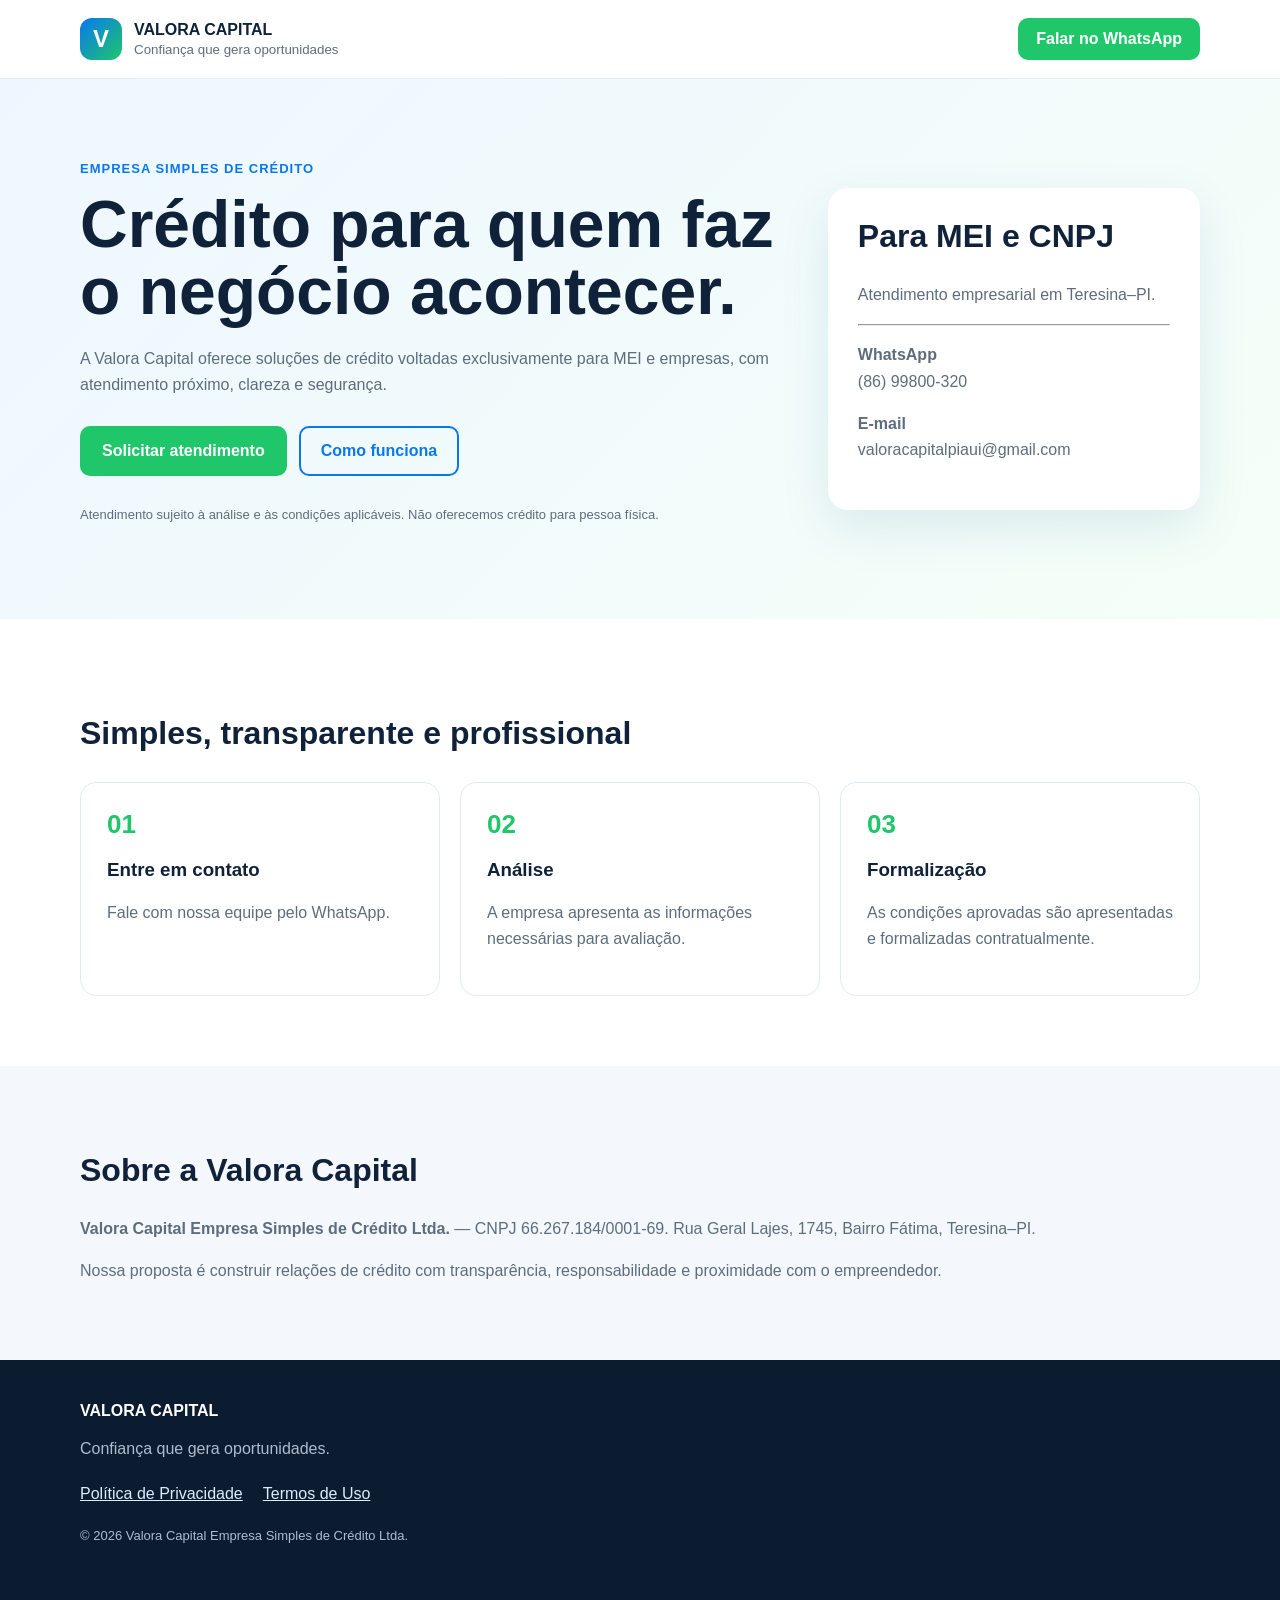
==== index.html @ 8d07b439 "Add files via upload" ====
<!doctype html><html lang='pt-BR'><head><meta charset='utf-8'><meta name='viewport' content='width=device-width,initial-scale=1'><title>Valora Capital | Crédito para MEI e Empresas</title><meta name='description' content='Valora Capital Empresa Simples de Crédito. Soluções de crédito para MEI e empresas em Teresina-PI.'><link rel='stylesheet' href='style.css'></head><body><header><div class='wrap nav'><div class='brand'><span class='mark'>V</span><div><strong>VALORA CAPITAL</strong><small>Confiança que gera oportunidades</small></div></div><a class='btn' href='https://wa.me/558699800320' target='_blank' rel='noopener'>Falar no WhatsApp</a></div></header><main><section class='hero'><div class='wrap hero-grid'><div><span class='tag'>EMPRESA SIMPLES DE CRÉDITO</span><h1>Crédito para quem faz o negócio acontecer.</h1><p>A Valora Capital oferece soluções de crédito voltadas exclusivamente para MEI e empresas, com atendimento próximo, clareza e segurança.</p><div class='actions'><a class='btn big' href='https://wa.me/558699800320?text=Olá%2C%20quero%20saber%20mais%20sobre%20as%20soluções%20da%20Valora%20Capital.' target='_blank' rel='noopener'>Solicitar atendimento</a><a class='outline' href='#como'>Como funciona</a></div><p class='note'>Atendimento sujeito à análise e às condições aplicáveis. Não oferecemos crédito para pessoa física.</p></div><div class='card'><h2>Para MEI e CNPJ</h2><p>Atendimento empresarial em Teresina–PI.</p><hr><p><b>WhatsApp</b><br>(86) 99800-320</p><p><b>E-mail</b><br>valoracapitalpiaui@gmail.com</p></div></div></section><section id='como' class='section'><div class='wrap'><h2>Simples, transparente e profissional</h2><div class='cards'><article><b>01</b><h3>Entre em contato</h3><p>Fale com nossa equipe pelo WhatsApp.</p></article><article><b>02</b><h3>Análise</h3><p>A empresa apresenta as informações necessárias para avaliação.</p></article><article><b>03</b><h3>Formalização</h3><p>As condições aprovadas são apresentadas e formalizadas contratualmente.</p></article></div></div></section><section class='about'><div class='wrap'><h2>Sobre a Valora Capital</h2><p><strong>Valora Capital Empresa Simples de Crédito Ltda.</strong> — CNPJ 66.267.184/0001-69. Rua Geral Lajes, 1745, Bairro Fátima, Teresina–PI.</p><p>Nossa proposta é construir relações de crédito com transparência, responsabilidade e proximidade com o empreendedor.</p></div></section></main><footer><div class='wrap'><div><strong>VALORA CAPITAL</strong><p>Confiança que gera oportunidades.</p></div><nav><a href='privacidade.html'>Política de Privacidade</a><a href='termos.html'>Termos de Uso</a></nav><p class='copy'>© 2026 Valora Capital Empresa Simples de Crédito Ltda.</p></div></footer></body></html>
---- style.css ----
:root{--blue:#0878ef;--green:#20c66a;--dark:#10223a;--muted:#5e6d7d;--bg:#f4f8fc}*{box-sizing:border-box}body{margin:0;font-family:Arial,Helvetica,sans-serif;color:var(--dark);background:white}.wrap{width:min(1120px,90%);margin:auto}header{border-bottom:1px solid #e7edf3;background:#fff}.nav{display:flex;align-items:center;justify-content:space-between;padding:18px 0}.brand{display:flex;align-items:center;gap:12px}.brand small{display:block;color:var(--muted);margin-top:3px}.mark{display:grid;place-items:center;width:42px;height:42px;border-radius:12px;background:linear-gradient(135deg,var(--blue),var(--green));color:white;font-size:24px;font-weight:800}.btn{display:inline-block;background:var(--green);color:white;text-decoration:none;padding:12px 18px;border-radius:10px;font-weight:700}.hero{background:linear-gradient(135deg,#eef7ff,#f4fff8);padding:80px 0}.hero-grid{display:grid;grid-template-columns:1.5fr .8fr;gap:50px;align-items:center}.tag{font-size:13px;font-weight:800;color:var(--blue);letter-spacing:1px}h1{font-size:clamp(40px,6vw,66px);line-height:1.02;margin:14px 0 20px}h2{font-size:32px}p{line-height:1.65;color:var(--muted)}.actions{display:flex;gap:12px;align-items:center;margin:28px 0}.big{padding:16px 22px}.outline{padding:14px 20px;border:2px solid var(--blue);border-radius:10px;color:var(--blue);text-decoration:none;font-weight:700}.note{font-size:13px}.card{background:white;padding:30px;border-radius:20px;box-shadow:0 18px 50px #0c40751a}.card h2{margin-top:0}.section{padding:70px 0}.cards{display:grid;grid-template-columns:repeat(3,1fr);gap:20px;margin-top:30px}.cards article{padding:26px;border:1px solid #e2eaf2;border-radius:16px}.cards article>b{color:var(--green);font-size:26px}.about{padding:60px 0;background:var(--bg)}footer{background:#0c1c30;color:white;padding:42px 0}footer p{color:#aebccd}footer nav{display:flex;gap:20px;flex-wrap:wrap;margin:22px 0}footer a{color:#dcecff}.copy{font-size:13px}@media(max-width:760px){.nav{gap:15px}.nav .btn{font-size:13px;padding:10px}.brand small{display:none}.hero{padding:55px 0}.hero-grid,.cards{grid-template-columns:1fr}.actions{align-items:stretch;flex-direction:column}.actions a{text-align:center}h2{font-size:27px}}
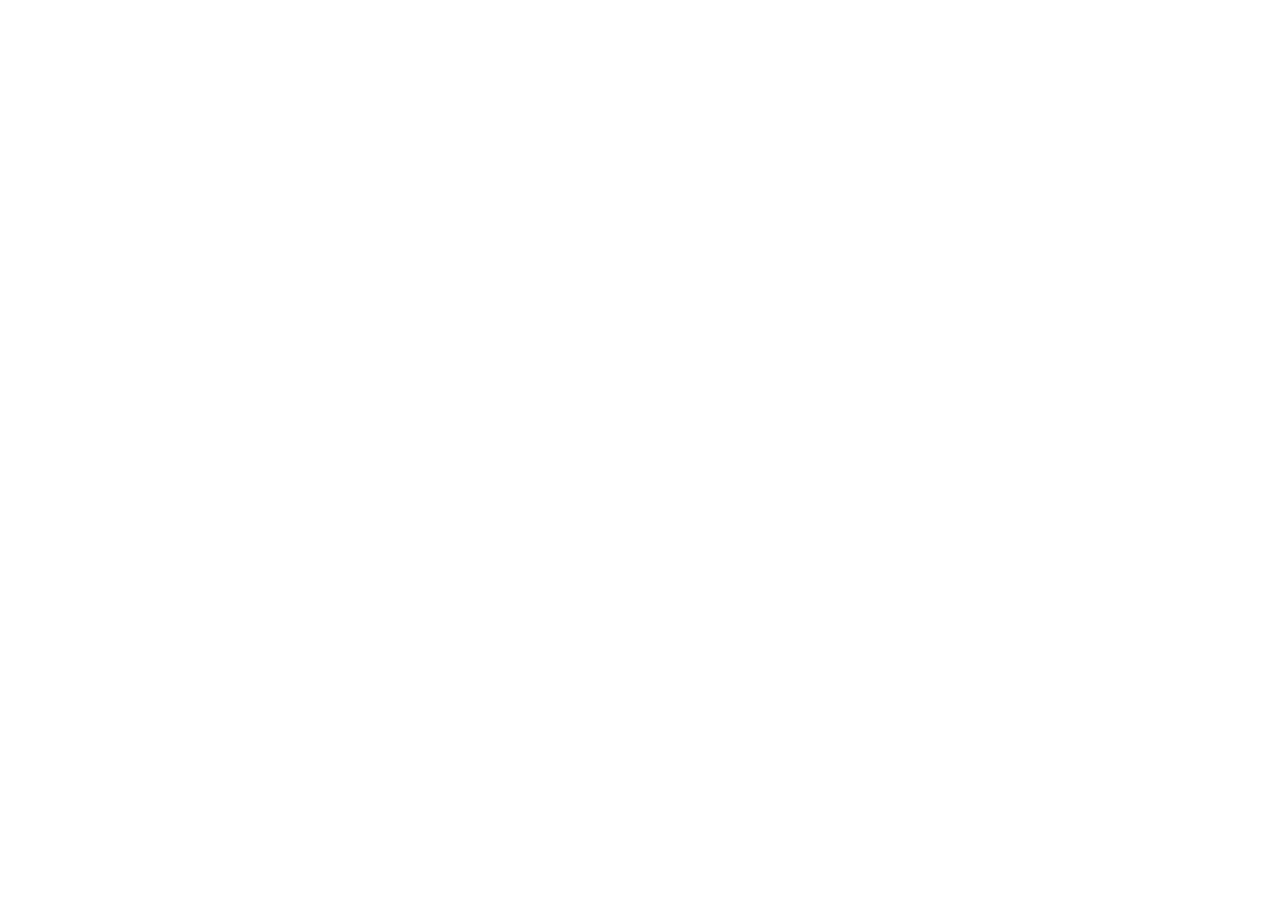
==== commit d9eed695: "Refactor index.html for improved SEO and structure Updated the HTML structure and meta tags for bett" ====
--- a/index.html
+++ b/index.html
@@ -1 +1,22 @@
-<!doctype html><html lang='pt-BR'><head><meta charset='utf-8'><meta name='viewport' content='width=device-width,initial-scale=1'><title>Valora Capital | Crédito para MEI e Empresas</title><meta name='description' content='Valora Capital Empresa Simples de Crédito. Soluções de crédito para MEI e empresas em Teresina-PI.'><link rel='stylesheet' href='style.css'></head><body><header><div class='wrap nav'><div class='brand'><span class='mark'>V</span><div><strong>VALORA CAPITAL</strong><small>Confiança que gera oportunidades</small></div></div><a class='btn' href='https://wa.me/558699800320' target='_blank' rel='noopener'>Falar no WhatsApp</a></div></header><main><section class='hero'><div class='wrap hero-grid'><div><span class='tag'>EMPRESA SIMPLES DE CRÉDITO</span><h1>Crédito para quem faz o negócio acontecer.</h1><p>A Valora Capital oferece soluções de crédito voltadas exclusivamente para MEI e empresas, com atendimento próximo, clareza e segurança.</p><div class='actions'><a class='btn big' href='https://wa.me/558699800320?text=Olá%2C%20quero%20saber%20mais%20sobre%20as%20soluções%20da%20Valora%20Capital.' target='_blank' rel='noopener'>Solicitar atendimento</a><a class='outline' href='#como'>Como funciona</a></div><p class='note'>Atendimento sujeito à análise e às condições aplicáveis. Não oferecemos crédito para pessoa física.</p></div><div class='card'><h2>Para MEI e CNPJ</h2><p>Atendimento empresarial em Teresina–PI.</p><hr><p><b>WhatsApp</b><br>(86) 99800-320</p><p><b>E-mail</b><br>valoracapitalpiaui@gmail.com</p></div></div></section><section id='como' class='section'><div class='wrap'><h2>Simples, transparente e profissional</h2><div class='cards'><article><b>01</b><h3>Entre em contato</h3><p>Fale com nossa equipe pelo WhatsApp.</p></article><article><b>02</b><h3>Análise</h3><p>A empresa apresenta as informações necessárias para avaliação.</p></article><article><b>03</b><h3>Formalização</h3><p>As condições aprovadas são apresentadas e formalizadas contratualmente.</p></article></div></div></section><section class='about'><div class='wrap'><h2>Sobre a Valora Capital</h2><p><strong>Valora Capital Empresa Simples de Crédito Ltda.</strong> — CNPJ 66.267.184/0001-69. Rua Geral Lajes, 1745, Bairro Fátima, Teresina–PI.</p><p>Nossa proposta é construir relações de crédito com transparência, responsabilidade e proximidade com o empreendedor.</p></div></section></main><footer><div class='wrap'><div><strong>VALORA CAPITAL</strong><p>Confiança que gera oportunidades.</p></div><nav><a href='privacidade.html'>Política de Privacidade</a><a href='termos.html'>Termos de Uso</a></nav><p class='copy'>© 2026 Valora Capital Empresa Simples de Crédito Ltda.</p></div></footer></body></html>
+
+<!DOCTYPE html
+<html lang="pt-BR">
+<head>
+  <meta charset="UTF-8">
+  <meta name="viewport" content="width=device-width, initial-scale=1.0">
+
+  <title>Valora Capital | Crédito para MEI e CNPJ</title>
+
+  <meta name="description"
+        content="Valora Capital. Soluções de crédito para MEI e CNPJ com atendimento próximo, ágil e transparente.">
+
+  <style>
+    * {
+      margin: 0;
+      padding: 0;
+      box-sizing: border-box;
+    }
+
+    :root {
+      --black: #050505;
+      --black2: #0b0b0c;
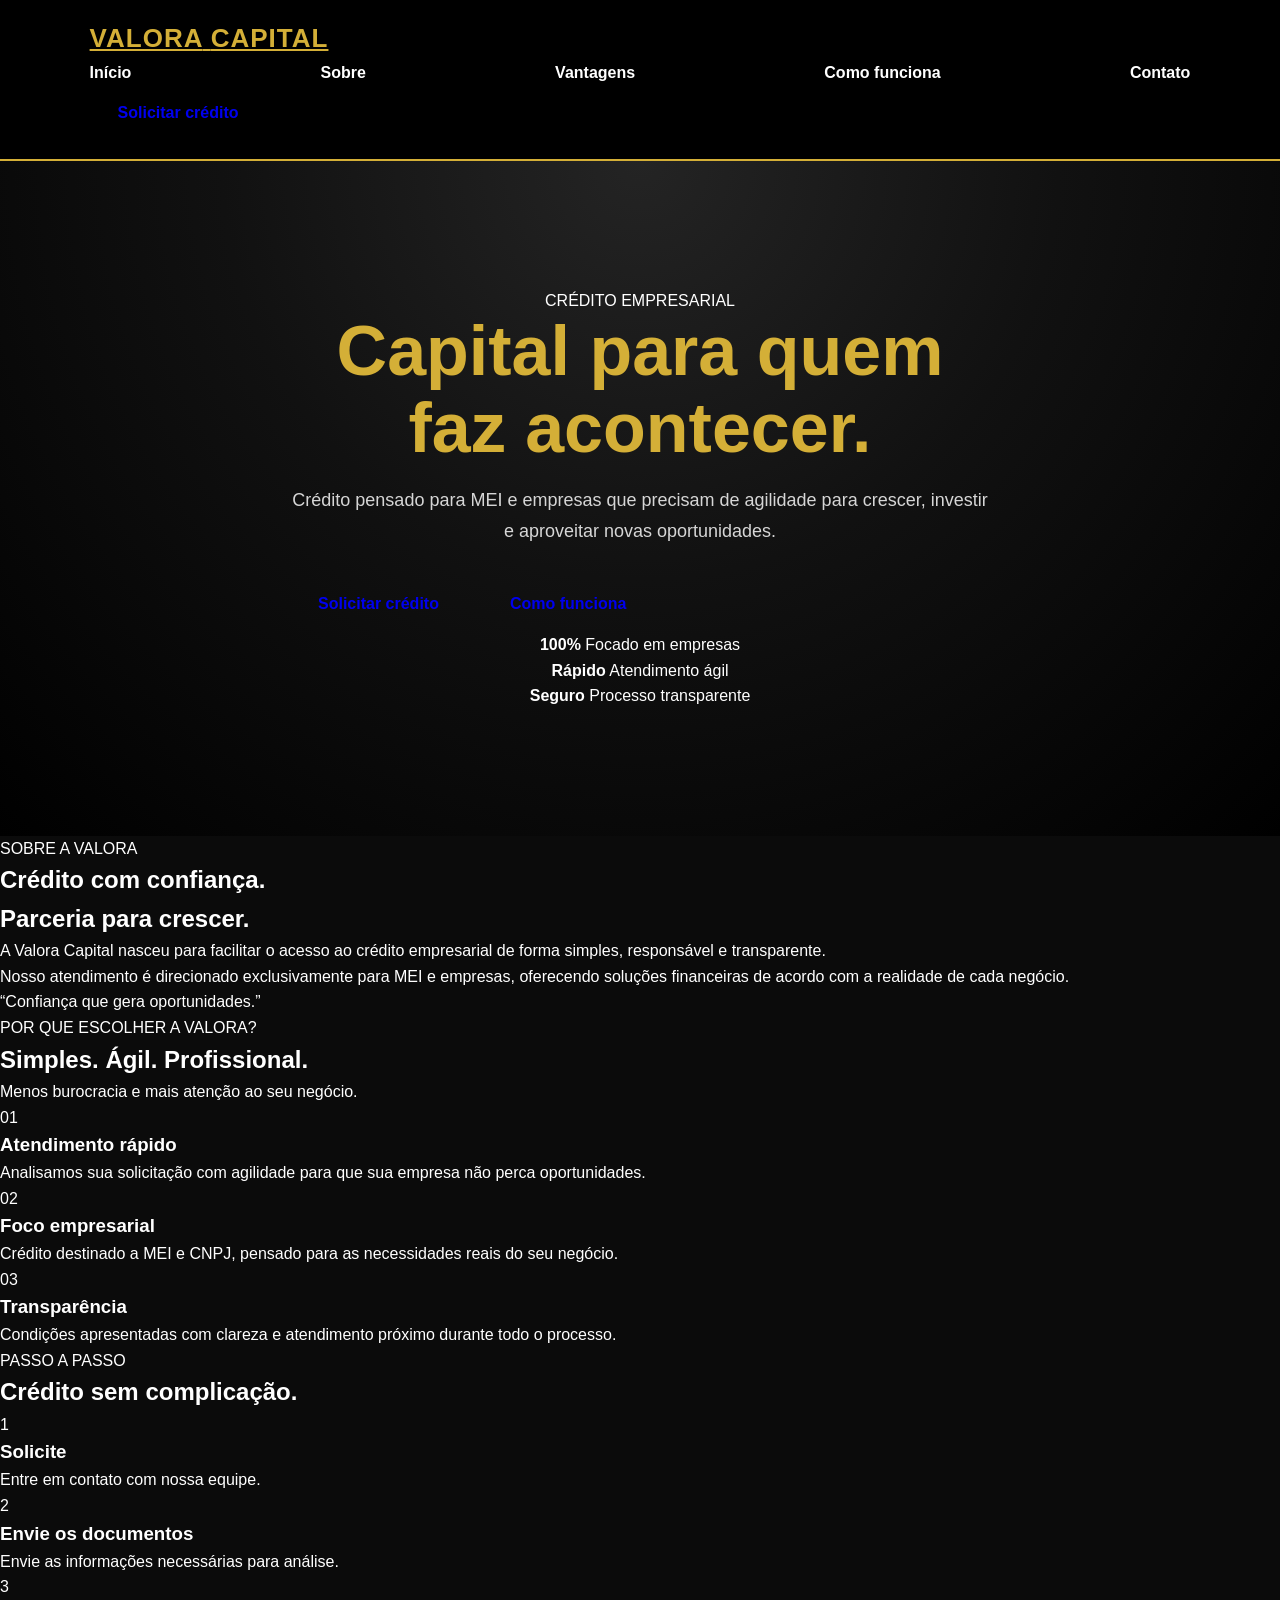
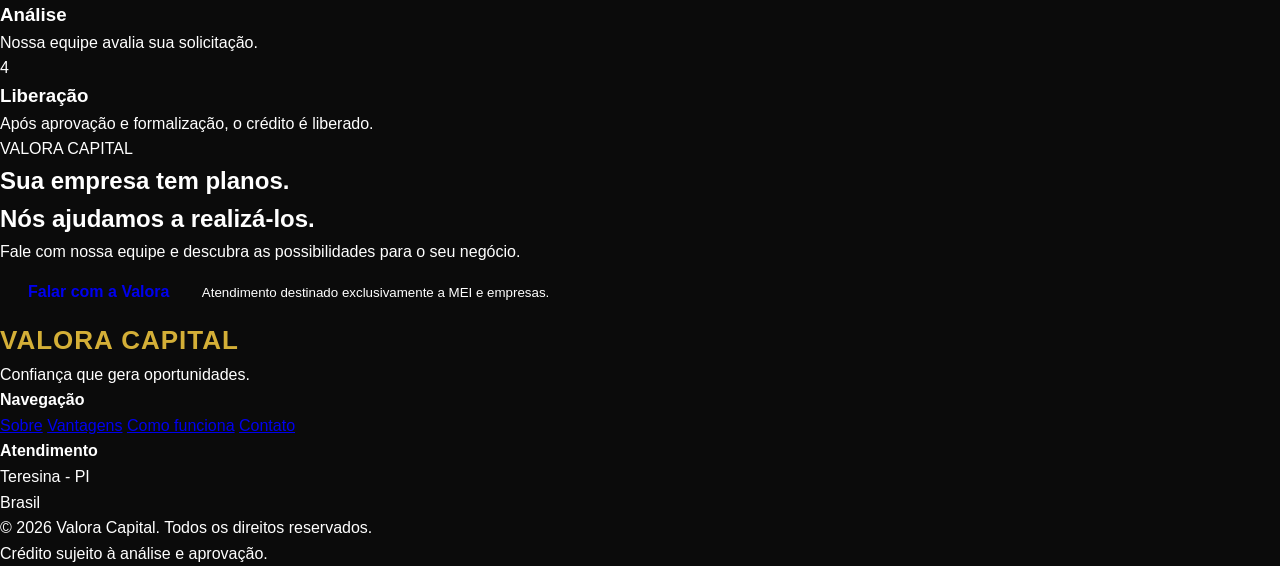
==== commit 189c3e85: "Refactor index.html with new structure and content Updated the title and description meta tags for c" ====
--- a/index.html
+++ b/index.html
@@ -1,22 +1,361 @@
-
-<!DOCTYPE html
+<!DOCTYPE html>
 <html lang="pt-BR">
 <head>
   <meta charset="UTF-8">
   <meta name="viewport" content="width=device-width, initial-scale=1.0">
 
-  <title>Valora Capital | Crédito para MEI e CNPJ</title>
-
-  <meta name="description"
-        content="Valora Capital. Soluções de crédito para MEI e CNPJ com atendimento próximo, ágil e transparente.">
-
-  <style>
-    * {
-      margin: 0;
-      padding: 0;
-      box-sizing: border-box;
-    }
-
-    :root {
-      --black: #050505;
-      --black2: #0b0b0c;
+  <title>Valora Capital | Crédito para MEI e Empresas</title>
+
+  <meta name="description" content="Valora Capital. Soluções de crédito para MEI e empresas. Atendimento rápido, seguro e transparente.">
+
+  <link rel="stylesheet" href="style.css">
+</head>
+
+<body>
+
+  <!-- CABEÇALHO -->
+  <header class="header">
+    <div class="container nav">
+
+      <a href="#inicio" class="logo">
+        <span class="logo-valora">VALORA</span>
+        <span class="logo-capital">CAPITAL</span>
+      </a>
+
+      <nav class="menu">
+        <a href="#inicio">Início</a>
+        <a href="#sobre">Sobre</a>
+        <a href="#vantagens">Vantagens</a>
+        <a href="#como-funciona">Como funciona</a>
+        <a href="#contato">Contato</a>
+      </nav>
+
+      <a href="#contato" class="btn btn-header">
+        Solicitar crédito
+      </a>
+
+    </div>
+  </header>
+
+
+  <main>
+
+    <!-- HERO -->
+    <section class="hero" id="inicio">
+
+      <div class="hero-overlay"></div>
+
+      <div class="container hero-content">
+
+        <div class="hero-badge">
+          CRÉDITO EMPRESARIAL
+        </div>
+
+        <h1>
+          Capital para quem<br>
+          <span>faz acontecer.</span>
+        </h1>
+
+        <p class="hero-text">
+          Crédito pensado para MEI e empresas que precisam
+          de agilidade para crescer, investir e aproveitar
+          novas oportunidades.
+        </p>
+
+        <div class="hero-buttons">
+
+          <a href="#contato" class="btn btn-gold">
+            Solicitar crédito
+          </a>
+
+          <a href="#como-funciona" class="btn btn-outline">
+            Como funciona
+          </a>
+
+        </div>
+
+        <div class="hero-info">
+
+          <div>
+            <strong>100%</strong>
+            <span>Focado em empresas</span>
+          </div>
+
+          <div>
+            <strong>Rápido</strong>
+            <span>Atendimento ágil</span>
+          </div>
+
+          <div>
+            <strong>Seguro</strong>
+            <span>Processo transparente</span>
+          </div>
+
+        </div>
+
+      </div>
+    </section>
+
+
+    <!-- SOBRE -->
+    <section class="section about" id="sobre">
+
+      <div class="container about-grid">
+
+        <div class="section-label">
+          SOBRE A VALORA
+        </div>
+
+        <div>
+
+          <h2>
+            Crédito com confiança.<br>
+            <span>Parceria para crescer.</span>
+          </h2>
+
+          <p>
+            A Valora Capital nasceu para facilitar o acesso
+            ao crédito empresarial de forma simples,
+            responsável e transparente.
+          </p>
+
+          <p>
+            Nosso atendimento é direcionado exclusivamente
+            para MEI e empresas, oferecendo soluções
+            financeiras de acordo com a realidade de cada
+            negócio.
+          </p>
+
+          <div class="gold-line"></div>
+
+          <blockquote>
+            “Confiança que gera oportunidades.”
+          </blockquote>
+
+        </div>
+
+      </div>
+    </section>
+
+
+    <!-- VANTAGENS -->
+    <section class="section benefits" id="vantagens">
+
+      <div class="container">
+
+        <div class="section-title">
+
+          <span>POR QUE ESCOLHER A VALORA?</span>
+
+          <h2>
+            Simples. Ágil. <strong>Profissional.</strong>
+          </h2>
+
+          <p>
+            Menos burocracia e mais atenção ao seu negócio.
+          </p>
+
+        </div>
+
+
+        <div class="cards">
+
+          <article class="card">
+
+            <div class="card-number">01</div>
+
+            <h3>Atendimento rápido</h3>
+
+            <p>
+              Analisamos sua solicitação com agilidade
+              para que sua empresa não perca oportunidades.
+            </p>
+
+          </article>
+
+
+          <article class="card featured">
+
+            <div class="card-number">02</div>
+
+            <h3>Foco empresarial</h3>
+
+            <p>
+              Crédito destinado a MEI e CNPJ, pensado
+              para as necessidades reais do seu negócio.
+            </p>
+
+          </article>
+
+
+          <article class="card">
+
+            <div class="card-number">03</div>
+
+            <h3>Transparência</h3>
+
+            <p>
+              Condições apresentadas com clareza e
+              atendimento próximo durante todo o processo.
+            </p>
+
+          </article>
+
+        </div>
+
+      </div>
+    </section>
+
+
+    <!-- COMO FUNCIONA -->
+    <section class="section process" id="como-funciona">
+
+      <div class="container">
+
+        <div class="section-title">
+
+          <span>PASSO A PASSO</span>
+
+          <h2>
+            Crédito sem <strong>complicação.</strong>
+          </h2>
+
+        </div>
+
+
+        <div class="steps">
+
+          <div class="step">
+            <div class="step-circle">1</div>
+            <h3>Solicite</h3>
+            <p>
+              Entre em contato com nossa equipe.
+            </p>
+          </div>
+
+
+          <div class="step">
+            <div class="step-circle">2</div>
+            <h3>Envie os documentos</h3>
+            <p>
+              Envie as informações necessárias
+              para análise.
+            </p>
+          </div>
+
+
+          <div class="step">
+            <div class="step-circle">3</div>
+            <h3>Análise</h3>
+            <p>
+              Nossa equipe avalia sua solicitação.
+            </p>
+          </div>
+
+
+          <div class="step">
+            <div class="step-circle">4</div>
+            <h3>Liberação</h3>
+            <p>
+              Após aprovação e formalização,
+              o crédito é liberado.
+            </p>
+          </div>
+
+        </div>
+
+      </div>
+    </section>
+
+
+    <!-- CTA -->
+    <section class="cta" id="contato">
+
+      <div class="container cta-content">
+
+        <span class="cta-small">
+          VALORA CAPITAL
+        </span>
+
+        <h2>
+          Sua empresa tem planos.<br>
+          <strong>Nós ajudamos a realizá-los.</strong>
+        </h2>
+
+        <p>
+          Fale com nossa equipe e descubra as
+          possibilidades para o seu negócio.
+        </p>
+
+        <a
+          href="https://wa.me/55SEUNUMERO"
+          target="_blank"
+          rel="noopener noreferrer"
+          class="btn btn-gold btn-large"
+        >
+          Falar com a Valora
+        </a>
+
+        <small>
+          Atendimento destinado exclusivamente a MEI e empresas.
+        </small>
+
+      </div>
+    </section>
+
+  </main>
+
+
+  <!-- RODAPÉ -->
+  <footer class="footer">
+
+    <div class="container footer-grid">
+
+      <div>
+
+        <div class="logo footer-logo">
+          <span class="logo-valora">VALORA</span>
+          <span class="logo-capital">CAPITAL</span>
+        </div>
+
+        <p>
+          Confiança que gera oportunidades.
+        </p>
+
+      </div>
+
+
+      <div>
+        <h4>Navegação</h4>
+        <a href="#sobre">Sobre</a>
+        <a href="#vantagens">Vantagens</a>
+        <a href="#como-funciona">Como funciona</a>
+        <a href="#contato">Contato</a>
+      </div>
+
+
+      <div>
+        <h4>Atendimento</h4>
+        <p>Teresina - PI</p>
+        <p>Brasil</p>
+      </div>
+
+    </div>
+
+
+    <div class="container footer-bottom">
+
+      <p>
+        © 2026 Valora Capital. Todos os direitos reservados.
+      </p>
+
+      <p>
+        Crédito sujeito à análise e aprovação.
+      </p>
+
+    </div>
+
+  </footer>
+
+</body>
+</html>
--- a/style.css
+++ b/style.css
@@ -0,0 +1,122 @@
+/* ==============================
+   VALORA CAPITAL
+   Preto + Dourado
+   ============================== */
+
+:root {
+  --preto: #0B0B0B;
+  --preto-claro: #171717;
+  --dourado: #D4AF37;
+  --dourado-claro: #F2D675;
+  --branco: #FFFFFF;
+  --cinza: #BDBDBD;
+}
+
+/* GERAL */
+* {
+  margin: 0;
+  padding: 0;
+  box-sizing: border-box;
+}
+
+html {
+  scroll-behavior: smooth;
+}
+
+body {
+  font-family: Arial, Helvetica, sans-serif;
+  background: var(--preto);
+  color: var(--branco);
+  line-height: 1.6;
+}
+
+/* CABEÇALHO */
+header {
+  background: #000;
+  color: var(--branco);
+  padding: 18px 7%;
+  border-bottom: 2px solid var(--dourado);
+}
+
+nav {
+  display: flex;
+  align-items: center;
+  justify-content: space-between;
+  gap: 25px;
+}
+
+.logo {
+  color: var(--dourado);
+  font-size: 26px;
+  font-weight: 800;
+  letter-spacing: 1px;
+}
+
+nav a {
+  color: var(--branco);
+  text-decoration: none;
+  font-weight: 600;
+  transition: 0.3s;
+}
+
+nav a:hover {
+  color: var(--dourado);
+}
+
+/* ÁREA PRINCIPAL */
+.hero {
+  min-height: 75vh;
+  display: flex;
+  flex-direction: column;
+  justify-content: center;
+  align-items: center;
+  text-align: center;
+  padding: 70px 7%;
+  background:
+    radial-gradient(circle at top, #242424 0%, #111 45%, #000 100%);
+}
+
+.hero h1 {
+  color: var(--dourado);
+  font-size: clamp(38px, 7vw, 70px);
+  line-height: 1.1;
+  margin-bottom: 18px;
+}
+
+.hero h2 {
+  color: var(--branco);
+  font-size: clamp(22px, 4vw, 38px);
+  margin-bottom: 15px;
+}
+
+.hero p {    color: #d6d6d6;
+    font-size: 18px;
+    line-height: 1.7;
+    max-width: 700px;
+    margin-bottom: 30px;
+}
+
+.hero-buttons {
+    display: flex;
+    gap: 15px;
+    flex-wrap: wrap;
+}
+
+.btn {
+    display: inline-block;
+    padding: 15px 28px;
+    border-radius: 8px;
+    font-weight: 700;
+    text-decoration: none;
+    transition: 0.3s;
+}
+
+.btn-primary {
+    background: var(--dourado);
+    color: var(--preto);
+}
+
+.btn-primary:hover {
+    transform: translateY(-2px);
+    opacity: 0.9;
+}
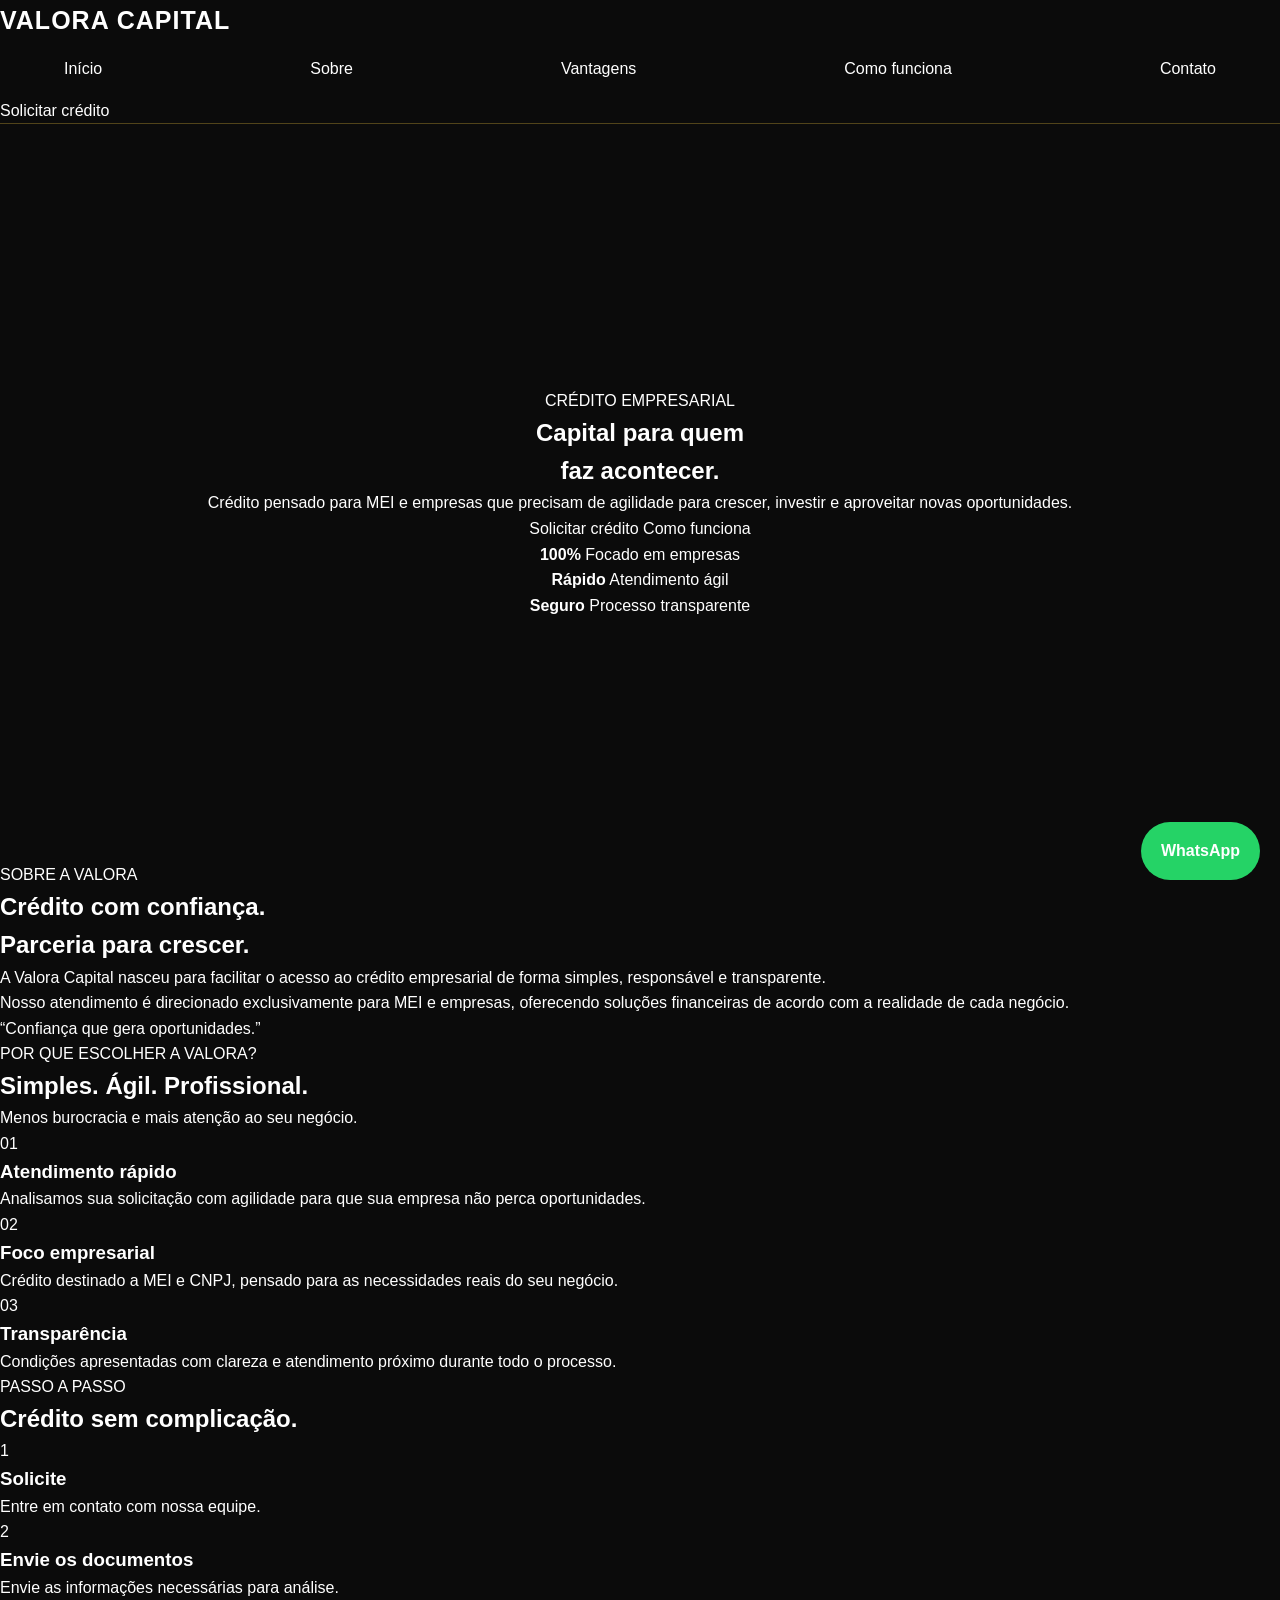
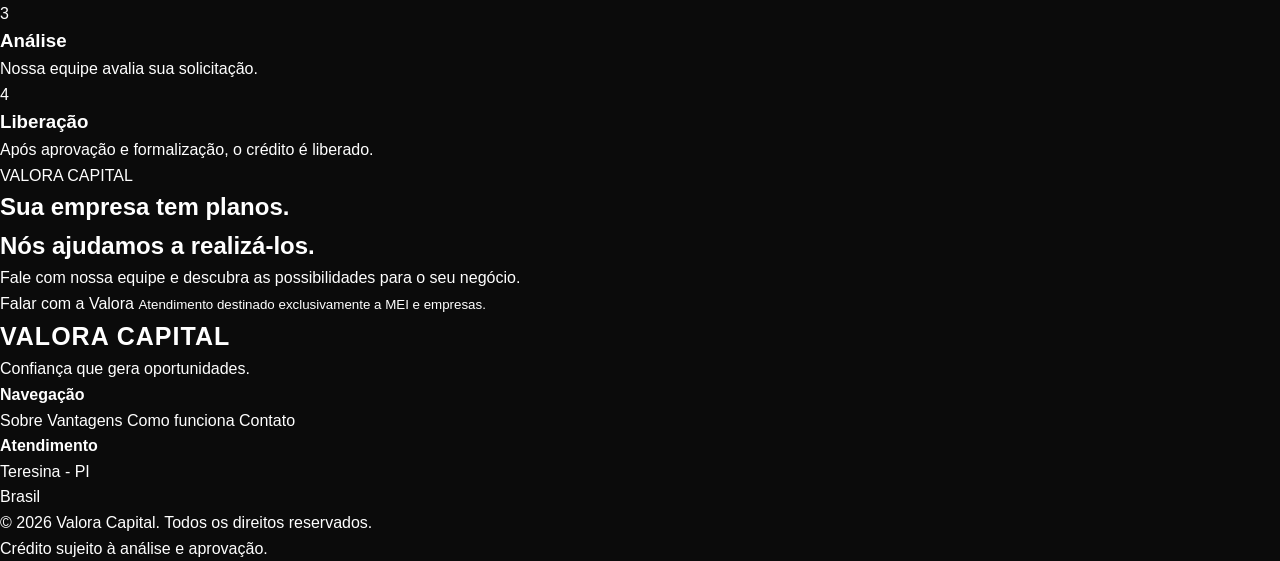
==== commit 3ddfc40e: "Add WhatsApp contact link to footer" ====
--- a/index.html
+++ b/index.html
@@ -357,5 +357,7 @@
 
   </footer>
 
+  <a href="https://wa.me/5586999800320" target="_blank" style="position:fixed;right:20px;bottom:20px;background:#25D366;color:white;padding:16px 20px;border-radius:50px;text-decoration:none;font-weight:bold;z-index:9999;">WhatsApp</a>
+
 </body>
 </html>
--- a/style.css
+++ b/style.css
@@ -1,122 +1,118 @@
-/* ==============================
+/* =========================================
    VALORA CAPITAL
+   Style.css completo
    Preto + Dourado
-   ============================== */
+========================================= */
 
-:root {
-  --preto: #0B0B0B;
-  --preto-claro: #171717;
-  --dourado: #D4AF37;
-  --dourado-claro: #F2D675;
-  --branco: #FFFFFF;
-  --cinza: #BDBDBD;
-}
-
-/* GERAL */
 * {
-  margin: 0;
-  padding: 0;
-  box-sizing: border-box;
+    margin: 0;
+    padding: 0;
+    box-sizing: border-box;
 }
 
 html {
-  scroll-behavior: smooth;
+    scroll-behavior: smooth;
 }
 
 body {
-  font-family: Arial, Helvetica, sans-serif;
-  background: var(--preto);
-  color: var(--branco);
-  line-height: 1.6;
+    margin: 0;
+    font-family: Arial, Helvetica, sans-serif;
+    background: #0b0b0b;
+    color: #ffffff;
+    line-height: 1.6;
 }
 
-/* CABEÇALHO */
+img {
+    max-width: 100%;
+    height: auto;
+}
+
+a {
+    text-decoration: none;
+    color: inherit;
+}
+
+/* CORES */
+
+:root {
+    --preto: #0b0b0b;
+    --preto-claro: #151515;
+    --dourado: #d4af37;
+    --dourado-claro: #f0d77a;
+    --branco: #ffffff;
+    --cinza: #b8b8b8;
+}
+
+/* =========================================
+   CABEÇALHO
+========================================= */
+
 header {
-  background: #000;
-  color: var(--branco);
-  padding: 18px 7%;
-  border-bottom: 2px solid var(--dourado);
+    width: 100%;
+    background: #0b0b0b;
+    border-bottom: 1px solid rgba(212, 175, 55, 0.35);
+    position: sticky;
+    top: 0;
+    z-index: 1000;
 }
 
 nav {
-  display: flex;
-  align-items: center;
-  justify-content: space-between;
-  gap: 25px;
+    width: 100%;
+    max-width: 1200px;
+    margin: 0 auto;
+    padding: 16px 24px;
+    display: flex;
+    align-items: center;
+    justify-content: space-between;
+    gap: 20px;
 }
 
 .logo {
-  color: var(--dourado);
-  font-size: 26px;
-  font-weight: 800;
-  letter-spacing: 1px;
+    color: var(--dourado);
+    font-size: 25px;
+    font-weight: 800;
+    letter-spacing: 1px;
+    white-space: nowrap;
 }
 
-nav a {
-  color: var(--branco);
-  text-decoration: none;
-  font-weight: 600;
-  transition: 0.3s;
+.logo span {
+    color: #ffffff;
 }
 
-nav a:hover {
-  color: var(--dourado);
+nav ul {
+    list-style: none;
+    display: flex;
+    align-items: center;
+    justify-content: flex-end;
+    gap: 28px;
+    margin: 0;
+    padding: 0;
 }
 
-/* ÁREA PRINCIPAL */
-.hero {
-  min-height: 75vh;
-  display: flex;
-  flex-direction: column;
-  justify-content: center;
-  align-items: center;
-  text-align: center;
-  padding: 70px 7%;
-  background:
-    radial-gradient(circle at top, #242424 0%, #111 45%, #000 100%);
+nav ul li {
+    margin: 0;
+    padding: 0;
 }
 
-.hero h1 {
-  color: var(--dourado);
-  font-size: clamp(38px, 7vw, 70px);
-  line-height: 1.1;
-  margin-bottom: 18px;
+nav ul li a {
+    color: #ffffff;
+    font-size: 15px;
+    font-weight: 600;
+    transition: 0.3s ease;
 }
 
-.hero h2 {
-  color: var(--branco);
-  font-size: clamp(22px, 4vw, 38px);
-  margin-bottom: 15px;
+nav ul li a:hover {
+    color: var(--dourado);
 }
 
-.hero p {    color: #d6d6d6;
-    font-size: 18px;
-    line-height: 1.7;
-    max-width: 700px;
-    margin-bottom: 30px;
-}
+/* =========================================
+   HERO / INÍCIO
+========================================= */
 
-.hero-buttons {
+.hero {
+    min-height: 82vh;
     display: flex;
-    gap: 15px;
-    flex-wrap: wrap;
-}
-
-.btn {
-    display: inline-block;
-    padding: 15px 28px;
-    border-radius: 8px;
-    font-weight: 700;
-    text-decoration: none;
-    transition: 0.3s;
-}
-
-.btn-primary {
-    background: var(--dourado);
-    color: var(--preto);
-}
-
-.btn-primary:hover {
-    transform: translateY(-2px);
-    opacity: 0.9;
-}
+    align-items: center;
+    justify-content: center;
+    text-align: center;
+    padding: 80px 20px 60px;
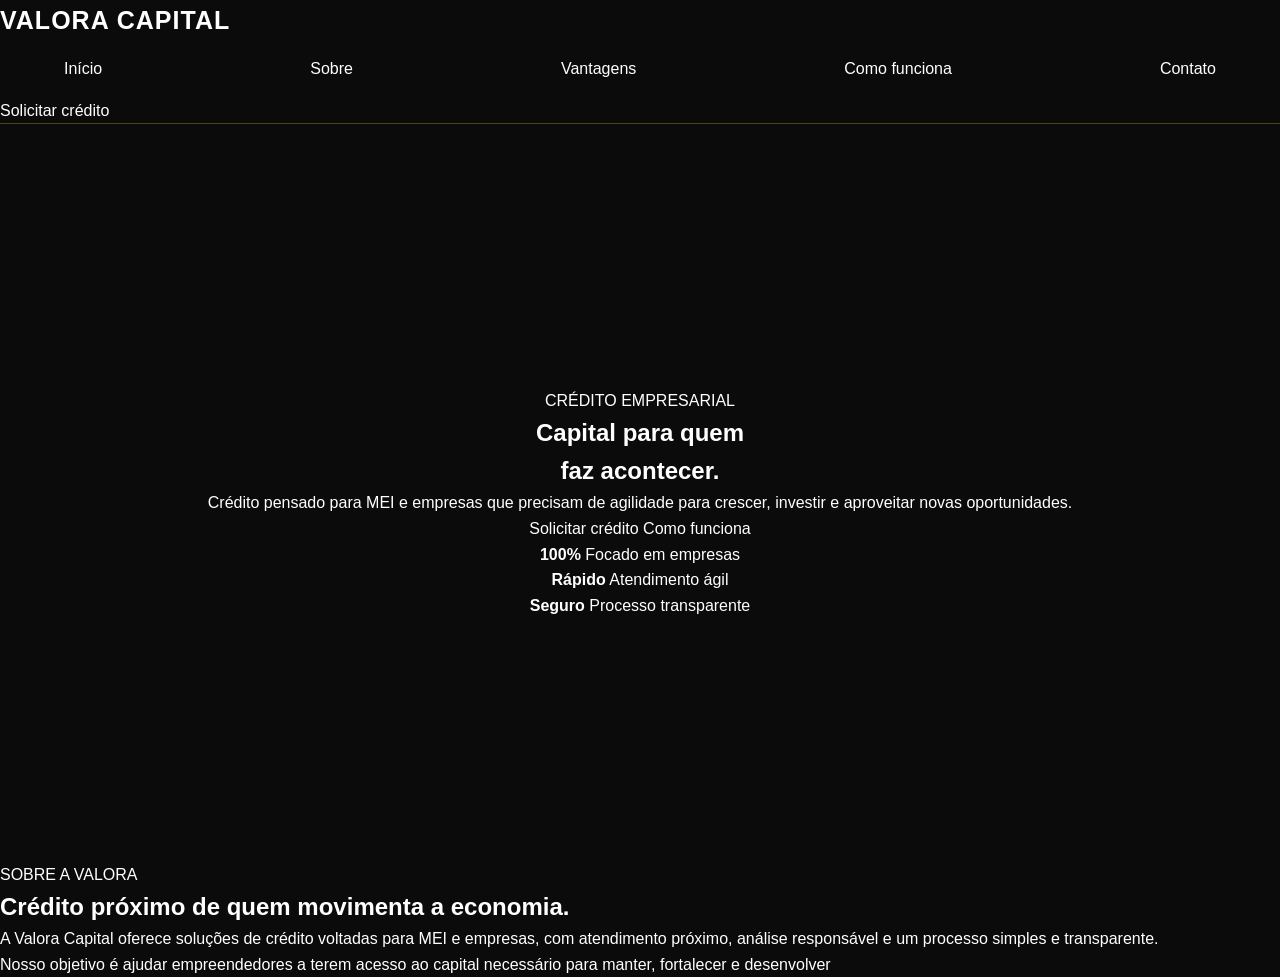
==== commit 23bed8c6: "Refactor index.html for better structure and semantics Updated HTML structure and improved accessibi" ====
--- a/index.html
+++ b/index.html
@@ -1,12 +1,14 @@
 <!DOCTYPE html>
 <html lang="pt-BR">
+
 <head>
   <meta charset="UTF-8">
   <meta name="viewport" content="width=device-width, initial-scale=1.0">
 
   <title>Valora Capital | Crédito para MEI e Empresas</title>
 
-  <meta name="description" content="Valora Capital. Soluções de crédito para MEI e empresas. Atendimento rápido, seguro e transparente.">
+  <meta name="description"
+    content="Valora Capital. Soluções de crédito para MEI e empresas. Atendimento rápido, seguro e transparente.">
 
   <link rel="stylesheet" href="style.css">
 </head>
@@ -30,7 +32,11 @@
         <a href="#contato">Contato</a>
       </nav>
 
-      <a href="#contato" class="btn btn-header">
+      <a
+        href="https://wa.me/5586999800320?text=Olá%2C%20vim%20pelo%20site%20da%20Valora%20Capital%20e%20gostaria%20de%20solicitar%20uma%20análise%20de%20crédito."
+        class="btn btn-header"
+        target="_blank"
+        rel="noopener noreferrer">
         Solicitar crédito
       </a>
 
@@ -38,18 +44,13 @@
   </header>
 
 
+  <!-- INÍCIO -->
   <main>
 
-    <!-- HERO -->
     <section class="hero" id="inicio">
-
-      <div class="hero-overlay"></div>
-
       <div class="container hero-content">
 
-        <div class="hero-badge">
-          CRÉDITO EMPRESARIAL
-        </div>
+        <span class="eyebrow">CRÉDITO EMPRESARIAL</span>
 
         <h1>
           Capital para quem<br>
@@ -57,14 +58,17 @@
         </h1>
 
         <p class="hero-text">
-          Crédito pensado para MEI e empresas que precisam
-          de agilidade para crescer, investir e aproveitar
-          novas oportunidades.
+          Crédito pensado para MEI e empresas que precisam de agilidade
+          para crescer, investir e aproveitar novas oportunidades.
         </p>
 
-        <div class="hero-buttons">
+        <div class="hero-actions">
 
-          <a href="#contato" class="btn btn-gold">
+          <a
+            href="https://wa.me/5586999800320?text=Olá%2C%20vim%20pelo%20site%20da%20Valora%20Capital%20e%20gostaria%20de%20solicitar%20uma%20análise%20de%20crédito."
+            class="btn"
+            target="_blank"
+            rel="noopener noreferrer">
             Solicitar crédito
           </a>
 
@@ -74,7 +78,7 @@
 
         </div>
 
-        <div class="hero-info">
+        <div class="hero-features">
 
           <div>
             <strong>100%</strong>
@@ -98,266 +102,27 @@
 
 
     <!-- SOBRE -->
-    <section class="section about" id="sobre">
+    <section class="section" id="sobre">
 
-      <div class="container about-grid">
+      <div class="container section-grid">
 
-        <div class="section-label">
-          SOBRE A VALORA
+        <div>
+          <span class="eyebrow">SOBRE A VALORA</span>
+
+          <h2>
+            Crédito próximo de quem
+            movimenta a economia.
+          </h2>
         </div>
 
-        <div>
-
-          <h2>
-            Crédito com confiança.<br>
-            <span>Parceria para crescer.</span>
-          </h2>
+        <div class="section-copy">
 
           <p>
-            A Valora Capital nasceu para facilitar o acesso
-            ao crédito empresarial de forma simples,
-            responsável e transparente.
+            A Valora Capital oferece soluções de crédito voltadas para
+            MEI e empresas, com atendimento próximo, análise responsável
+            e um processo simples e transparente.
           </p>
 
           <p>
-            Nosso atendimento é direcionado exclusivamente
-            para MEI e empresas, oferecendo soluções
-            financeiras de acordo com a realidade de cada
-            negócio.
-          </p>
-
-          <div class="gold-line"></div>
-
-          <blockquote>
-            “Confiança que gera oportunidades.”
-          </blockquote>
-
-        </div>
-
-      </div>
-    </section>
-
-
-    <!-- VANTAGENS -->
-    <section class="section benefits" id="vantagens">
-
-      <div class="container">
-
-        <div class="section-title">
-
-          <span>POR QUE ESCOLHER A VALORA?</span>
-
-          <h2>
-            Simples. Ágil. <strong>Profissional.</strong>
-          </h2>
-
-          <p>
-            Menos burocracia e mais atenção ao seu negócio.
-          </p>
-
-        </div>
-
-
-        <div class="cards">
-
-          <article class="card">
-
-            <div class="card-number">01</div>
-
-            <h3>Atendimento rápido</h3>
-
-            <p>
-              Analisamos sua solicitação com agilidade
-              para que sua empresa não perca oportunidades.
-            </p>
-
-          </article>
-
-
-          <article class="card featured">
-
-            <div class="card-number">02</div>
-
-            <h3>Foco empresarial</h3>
-
-            <p>
-              Crédito destinado a MEI e CNPJ, pensado
-              para as necessidades reais do seu negócio.
-            </p>
-
-          </article>
-
-
-          <article class="card">
-
-            <div class="card-number">03</div>
-
-            <h3>Transparência</h3>
-
-            <p>
-              Condições apresentadas com clareza e
-              atendimento próximo durante todo o processo.
-            </p>
-
-          </article>
-
-        </div>
-
-      </div>
-    </section>
-
-
-    <!-- COMO FUNCIONA -->
-    <section class="section process" id="como-funciona">
-
-      <div class="container">
-
-        <div class="section-title">
-
-          <span>PASSO A PASSO</span>
-
-          <h2>
-            Crédito sem <strong>complicação.</strong>
-          </h2>
-
-        </div>
-
-
-        <div class="steps">
-
-          <div class="step">
-            <div class="step-circle">1</div>
-            <h3>Solicite</h3>
-            <p>
-              Entre em contato com nossa equipe.
-            </p>
-          </div>
-
-
-          <div class="step">
-            <div class="step-circle">2</div>
-            <h3>Envie os documentos</h3>
-            <p>
-              Envie as informações necessárias
-              para análise.
-            </p>
-          </div>
-
-
-          <div class="step">
-            <div class="step-circle">3</div>
-            <h3>Análise</h3>
-            <p>
-              Nossa equipe avalia sua solicitação.
-            </p>
-          </div>
-
-
-          <div class="step">
-            <div class="step-circle">4</div>
-            <h3>Liberação</h3>
-            <p>
-              Após aprovação e formalização,
-              o crédito é liberado.
-            </p>
-          </div>
-
-        </div>
-
-      </div>
-    </section>
-
-
-    <!-- CTA -->
-    <section class="cta" id="contato">
-
-      <div class="container cta-content">
-
-        <span class="cta-small">
-          VALORA CAPITAL
-        </span>
-
-        <h2>
-          Sua empresa tem planos.<br>
-          <strong>Nós ajudamos a realizá-los.</strong>
-        </h2>
-
-        <p>
-          Fale com nossa equipe e descubra as
-          possibilidades para o seu negócio.
-        </p>
-
-        <a
-          href="https://wa.me/55SEUNUMERO"
-          target="_blank"
-          rel="noopener noreferrer"
-          class="btn btn-gold btn-large"
-        >
-          Falar com a Valora
-        </a>
-
-        <small>
-          Atendimento destinado exclusivamente a MEI e empresas.
-        </small>
-
-      </div>
-    </section>
-
-  </main>
-
-
-  <!-- RODAPÉ -->
-  <footer class="footer">
-
-    <div class="container footer-grid">
-
-      <div>
-
-        <div class="logo footer-logo">
-          <span class="logo-valora">VALORA</span>
-          <span class="logo-capital">CAPITAL</span>
-        </div>
-
-        <p>
-          Confiança que gera oportunidades.
-        </p>
-
-      </div>
-
-
-      <div>
-        <h4>Navegação</h4>
-        <a href="#sobre">Sobre</a>
-        <a href="#vantagens">Vantagens</a>
-        <a href="#como-funciona">Como funciona</a>
-        <a href="#contato">Contato</a>
-      </div>
-
-
-      <div>
-        <h4>Atendimento</h4>
-        <p>Teresina - PI</p>
-        <p>Brasil</p>
-      </div>
-
-    </div>
-
-
-    <div class="container footer-bottom">
-
-      <p>
-        © 2026 Valora Capital. Todos os direitos reservados.
-      </p>
-
-      <p>
-        Crédito sujeito à análise e aprovação.
-      </p>
-
-    </div>
-
-  </footer>
-
-  <a href="https://wa.me/5586999800320" target="_blank" style="position:fixed;right:20px;bottom:20px;background:#25D366;color:white;padding:16px 20px;border-radius:50px;text-decoration:none;font-weight:bold;z-index:9999;">WhatsApp</a>
-
-</body>
-</html>
+            Nosso objetivo é ajudar empreendedores a terem acesso ao
+            capital necessário para manter, fortalecer e desenvolver
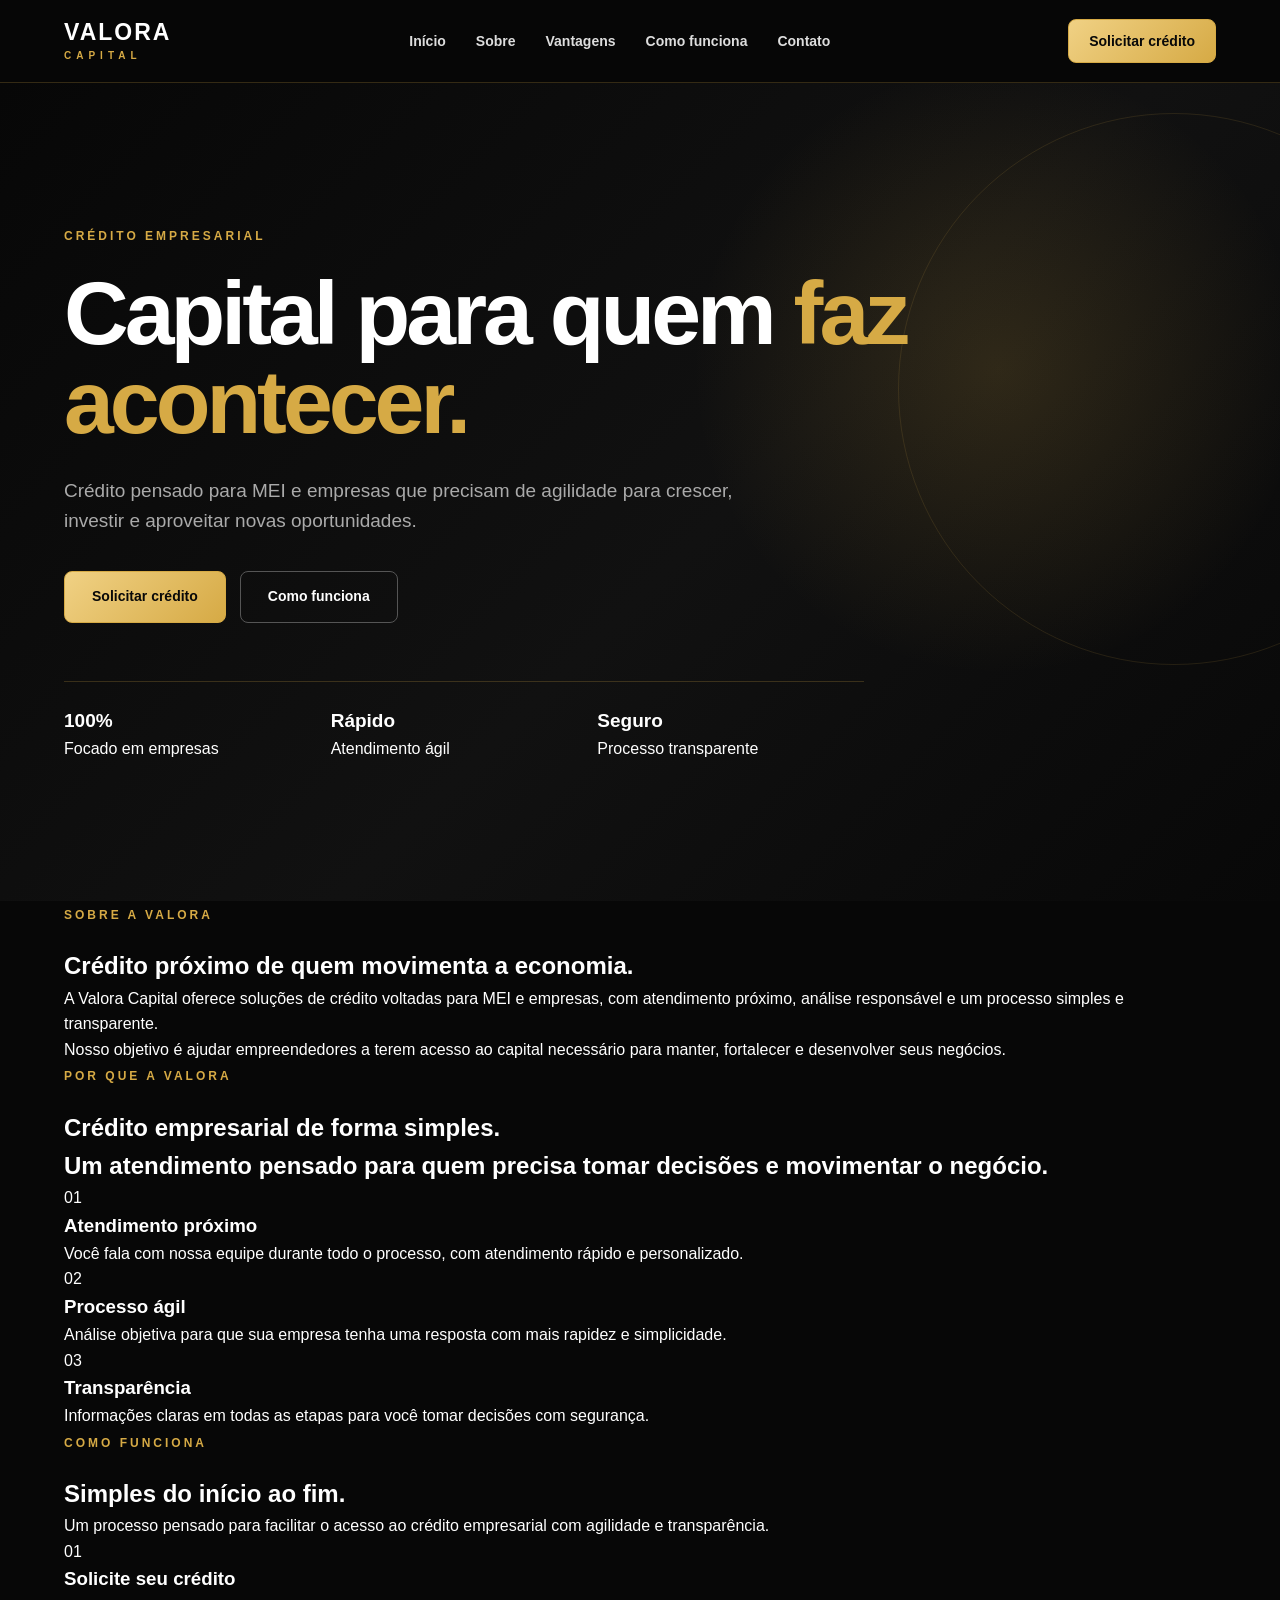
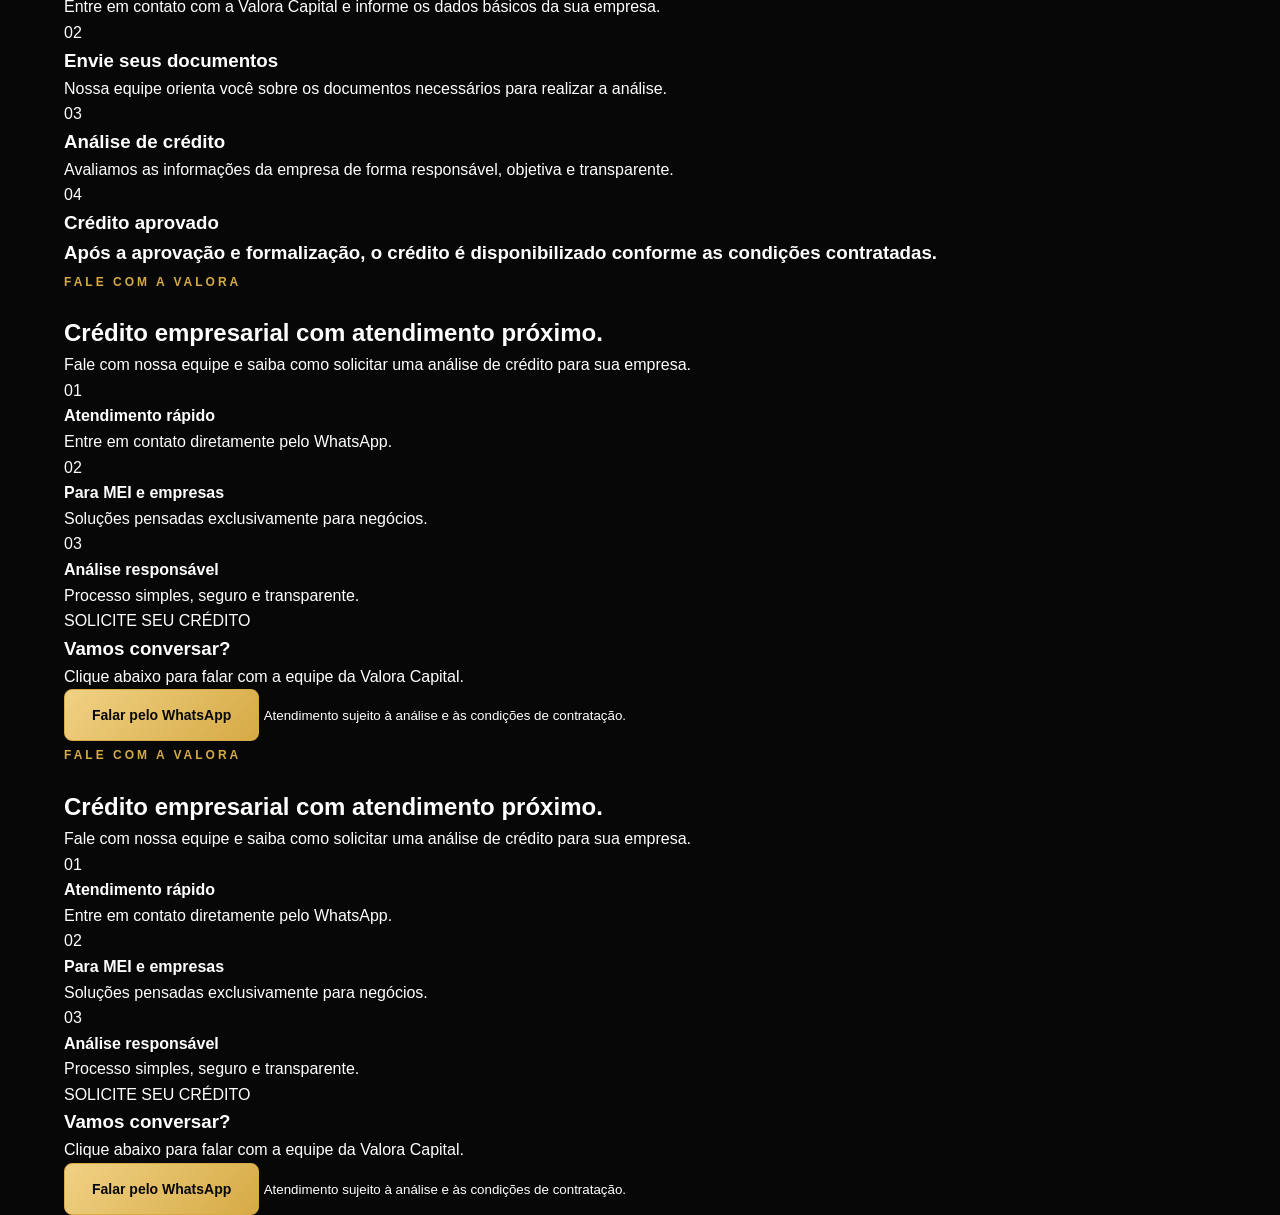
==== commit a1398b55: "Refactor index.html for improved structure and SEO Updated the structure and content of the index.ht" ====
--- a/index.html
+++ b/index.html
@@ -3,12 +3,20 @@
 
 <head>
   <meta charset="UTF-8">
-  <meta name="viewport" content="width=device-width, initial-scale=1.0">
-
-  <title>Valora Capital | Crédito para MEI e Empresas</title>
-
-  <meta name="description"
-    content="Valora Capital. Soluções de crédito para MEI e empresas. Atendimento rápido, seguro e transparente.">
+
+  <meta
+    name="viewport"
+    content="width=device-width, initial-scale=1.0"
+  >
+
+  <title>
+    Valora Capital | Crédito para MEI e Empresas
+  </title>
+
+  <meta
+    name="description"
+    content="Valora Capital. Soluções de crédito para MEI e empresas com atendimento ágil, seguro e transparente."
+  >
 
   <link rel="stylesheet" href="style.css">
 </head>
@@ -17,6 +25,7 @@
 
   <!-- CABEÇALHO -->
   <header class="header">
+
     <div class="container nav">
 
       <a href="#inicio" class="logo">
@@ -33,46 +42,52 @@
       </nav>
 
       <a
-        href="https://wa.me/5586999800320?text=Olá%2C%20vim%20pelo%20site%20da%20Valora%20Capital%20e%20gostaria%20de%20solicitar%20uma%20análise%20de%20crédito."
+        href="#contato"
         class="btn btn-header"
-        target="_blank"
-        rel="noopener noreferrer">
+      >
         Solicitar crédito
       </a>
 
     </div>
+
   </header>
 
 
-  <!-- INÍCIO -->
+  <!-- HERO -->
   <main>
 
     <section class="hero" id="inicio">
+
       <div class="container hero-content">
 
-        <span class="eyebrow">CRÉDITO EMPRESARIAL</span>
+        <span class="eyebrow">
+          CRÉDITO EMPRESARIAL
+        </span>
 
         <h1>
-          Capital para quem<br>
+          Capital para quem
           <span>faz acontecer.</span>
         </h1>
 
         <p class="hero-text">
-          Crédito pensado para MEI e empresas que precisam de agilidade
-          para crescer, investir e aproveitar novas oportunidades.
+          Crédito pensado para MEI e empresas que precisam
+          de agilidade para crescer, investir e aproveitar
+          novas oportunidades.
         </p>
 
         <div class="hero-actions">
 
           <a
-            href="https://wa.me/5586999800320?text=Olá%2C%20vim%20pelo%20site%20da%20Valora%20Capital%20e%20gostaria%20de%20solicitar%20uma%20análise%20de%20crédito."
+            href="#contato"
             class="btn"
-            target="_blank"
-            rel="noopener noreferrer">
+          >
             Solicitar crédito
           </a>
 
-          <a href="#como-funciona" class="btn btn-outline">
+          <a
+            href="#como-funciona"
+            class="btn btn-outline"
+          >
             Como funciona
           </a>
 
@@ -98,31 +113,315 @@
         </div>
 
       </div>
+
     </section>
-
-
     <!-- SOBRE -->
     <section class="section" id="sobre">
 
       <div class="container section-grid">
 
         <div>
-          <span class="eyebrow">SOBRE A VALORA</span>
+
+          <span class="eyebrow">
+            SOBRE A VALORA
+          </span>
 
           <h2>
             Crédito próximo de quem
             movimenta a economia.
           </h2>
+
         </div>
 
         <div class="section-copy">
 
           <p>
-            A Valora Capital oferece soluções de crédito voltadas para
-            MEI e empresas, com atendimento próximo, análise responsável
-            e um processo simples e transparente.
+            A Valora Capital oferece soluções de crédito
+            voltadas para MEI e empresas, com atendimento
+            próximo, análise responsável e um processo
+            simples e transparente.
           </p>
 
           <p>
-            Nosso objetivo é ajudar empreendedores a terem acesso ao
-            capital necessário para manter, fortalecer e desenvolver
+            Nosso objetivo é ajudar empreendedores a terem
+            acesso ao capital necessário para manter,
+            fortalecer e desenvolver seus negócios.
+          </p>
+
+        </div>
+
+      </div>
+
+    </section>
+
+
+    <!-- VANTAGENS -->
+    <section
+      class="section section-dark"
+      id="vantagens"
+    >
+
+      <div class="container">
+
+        <div class="section-heading">
+
+          <span class="eyebrow">
+            POR QUE A VALORA
+          </span>
+
+          <h2>
+            Crédito empresarial
+            de forma simples.
+          </<h2> 
+            <p>
+  Um atendimento pensado para quem precisa tomar decisões
+  e movimentar o negócio.
+</p>
+
+</div>
+
+<div class="cards">
+
+  <div class="card">
+    <span class="card-number">01</span>
+    <h3>Atendimento próximo</h3>
+    <p>
+      Você fala com nossa equipe durante todo o processo,
+      com atendimento rápido e personalizado.
+    </p>
+  </div>
+
+  <div class="card">
+    <span class="card-number">02</span>
+    <h3>Processo ágil</h3>
+    <p>
+      Análise objetiva para que sua empresa tenha uma resposta
+      com mais rapidez e simplicidade.
+    </p>
+  </div>
+
+  <div class="card">
+    <span class="card-number">03</span>
+    <h3>Transparência</h3>
+    <p>
+      Informações claras em todas as etapas para você tomar
+      decisões com segurança.
+    </p>
+  </div>
+
+</div>
+
+</div>
+</section>
+            <!-- COMO FUNCIONA -->
+<section class="section" id="como-funciona">
+
+  <div class="container">
+
+    <div class="section-heading">
+      <span class="eyebrow">COMO FUNCIONA</span>
+
+      <h2>
+        Simples do início ao fim.
+      </h2>
+
+      <p>
+        Um processo pensado para facilitar o acesso ao crédito
+        empresarial com agilidade e transparência.
+      </p>
+    </div>
+
+    <div class="steps">
+
+      <div class="step">
+        <span class="step-number">01</span>
+        <div>
+          <h3>Solicite seu crédito</h3>
+          <p>
+            Entre em contato com a Valora Capital e informe
+            os dados básicos da sua empresa.
+          </p>
+        </div>
+      </div>
+
+      <div class="step">
+        <span class="step-number">02</span>
+        <div>
+          <h3>Envie seus documentos</h3>
+          <p>
+            Nossa equipe orienta você sobre os documentos
+            necessários para realizar a análise.
+          </p>
+        </div>
+      </div>
+
+      <div class="step">
+        <span class="step-number">03</span>
+        <div>
+          <h3>Análise de crédito</h3>
+          <p>
+            Avaliamos as informações da empresa de forma
+            responsável, objetiva e transparente.
+          </p>
+        </div>
+      </div>
+
+      <div class="step">
+        <span class="step-number">04</span>
+        <div>
+          <h3>Crédito aprovado</<h3>
+            <p>
+  Após a aprovação e formalização, o crédito
+  é disponibilizado conforme as condições contratadas.
+</p>
+
+</div>
+</div>
+
+</div>
+
+</div>
+
+</section>
+            <!-- CONTATO -->
+<section class="section contact-section" id="contato">
+  <div class="container contact-grid">
+
+    <div class="contact-content">
+      <span class="eyebrow">FALE COM A VALORA</span>
+
+      <h2>
+        Crédito empresarial com
+        atendimento próximo.
+      </h2>
+
+      <p>
+        Fale com nossa equipe e saiba como solicitar uma análise
+        de crédito para sua empresa.
+      </p>
+
+      <div class="contact-info">
+
+        <div class="contact-item">
+          <span>01</span>
+          <div>
+            <strong>Atendimento rápido</strong>
+            <p>Entre em contato diretamente pelo WhatsApp.</p>
+          </div>
+        </div>
+
+        <div class="contact-item">
+          <span>02</span>
+          <div>
+            <strong>Para MEI e empresas</strong>
+            <p>Soluções pensadas exclusivamente para negócios.</p>
+          </div>
+        </div>
+
+        <div class="contact-item">
+          <span>03</span>
+          <div>
+            <strong>Análise responsável</strong>
+            <p>Processo simples, seguro e transparente.</p>
+          </div>
+        </div>
+
+      </div>
+    </div>
+
+    <div class="contact-box">
+      <span class="contact-box-label">SOLICITE SEU CRÉDITO</span>
+
+      <h3>Vamos conversar?</h3>
+
+      <p>
+        Clique abaixo para falar com a equipe da Valora Capital.
+      </p>
+
+      <a
+        href="https://wa.me/5586999800320?text=Olá%2C%20gostaria%20de%20solicitar%20uma%20análise%20de%20crédito."
+        class="btn btn-primary btn-full"
+        target="_blank"
+        rel="noopener noreferrer"
+      >
+        Falar pelo WhatsApp
+      </a>
+
+      <small>
+        Atendimento sujeito à análise e às condições de contratação.
+      </small>
+    </div>
+
+  </div>
+</section>
+<!-- CONTATO -->
+<section class="section contact-section" id="contato">
+  <div class="container contact-grid">
+
+    <div class="contact-content">
+      <span class="eyebrow">FALE COM A VALORA</span>
+
+      <h2>
+        Crédito empresarial com
+        atendimento próximo.
+      </h2>
+
+      <p>
+        Fale com nossa equipe e saiba como solicitar uma análise
+        de crédito para sua empresa.
+      </p>
+
+      <div class="contact-info">
+
+        <div class="contact-item">
+          <span>01</span>
+          <div>
+            <strong>Atendimento rápido</strong>
+            <p>Entre em contato diretamente pelo WhatsApp.</p>
+          </div>
+        </div>
+
+        <div class="contact-item">
+          <span>02</span>
+          <div>
+            <strong>Para MEI e empresas</strong>
+            <p>Soluções pensadas exclusivamente para negócios.</p>
+          </div>
+        </div>
+
+        <div class="contact-item">
+          <span>03</span>
+          <div>
+            <strong>Análise responsável</strong>
+            <p>Processo simples, seguro e transparente.</p>
+          </div>
+        </div>
+
+      </div>
+    </div>
+
+    <div class="contact-box">
+      <span class="contact-box-label">SOLICITE SEU CRÉDITO</span>
+
+      <h3>Vamos conversar?</h3>
+
+      <p>
+        Clique abaixo para falar com a equipe da Valora Capital.
+      </p>
+
+      <a
+        href="https://wa.me/5586999800320?text=Olá%2C%20gostaria%20de%20solicitar%20uma%20análise%20de%20crédito."
+        class="btn btn-primary btn-full"
+        target="_blank"
+        rel="noopener noreferrer"
+      >
+        Falar pelo WhatsApp
+      </a>
+
+      <small>
+        Atendimento sujeito à análise e às condições de contratação.
+      </small>
+    </div>
+
+  </div>
+</section>
--- a/style.css
+++ b/style.css
@@ -1,118 +1,458 @@
-/* =========================================
-   VALORA CAPITAL
-   Style.css completo
-   Preto + Dourado
-========================================= */
-
-* {
-    margin: 0;
-    padding: 0;
-    box-sizing: border-box;
-}
-
-html {
-    scroll-behavior: smooth;
-}
-
-body {
-    margin: 0;
-    font-family: Arial, Helvetica, sans-serif;
-    background: #0b0b0b;
-    color: #ffffff;
-    line-height: 1.6;
-}
-
-img {
-    max-width: 100%;
-    height: auto;
-}
-
-a {
-    text-decoration: none;
-    color: inherit;
-}
-
-/* CORES */
-
-:root {
-    --preto: #0b0b0b;
-    --preto-claro: #151515;
-    --dourado: #d4af37;
-    --dourado-claro: #f0d77a;
-    --branco: #ffffff;
-    --cinza: #b8b8b8;
-}
-
-/* =========================================
-   CABEÇALHO
-========================================= */
-
-header {
-    width: 100%;
-    background: #0b0b0b;
-    border-bottom: 1px solid rgba(212, 175, 55, 0.35);
-    position: sticky;
-    top: 0;
-    z-index: 1000;
-}
-
-nav {
-    width: 100%;
-    max-width: 1200px;
-    margin: 0 auto;
-    padding: 16px 24px;
-    display: flex;
-    align-items: center;
-    justify-content: space-between;
-    gap: 20px;
-}
-
-.logo {
-    color: var(--dourado);
-    font-size: 25px;
-    font-weight: 800;
-    letter-spacing: 1px;
-    white-space: nowrap;
-}
-
-.logo span {
-    color: #ffffff;
-}
-
-nav ul {
-    list-style: none;
-    display: flex;
-    align-items: center;
-    justify-content: flex-end;
-    gap: 28px;
-    margin: 0;
-    padding: 0;
-}
-
-nav ul li {
-    margin: 0;
-    padding: 0;
-}
-
-nav ul li a {
-    color: #ffffff;
-    font-size: 15px;
-    font-weight: 600;
-    transition: 0.3s ease;
-}
-
-nav ul li a:hover {
-    color: var(--dourado);
-}
-
-/* =========================================
-   HERO / INÍCIO
-========================================= */
-
-.hero {
-    min-height: 82vh;
-    display: flex;
-    align-items: center;
-    justify-content: center;
-    text-align: center;
-    padding: 80px 20px 60px;
+:root{
+  --bg:#070707;--bg2:#101010;--card:#151515;
+  --gold:#d6aa45;--gold2:#f0d184;
+  --white:#fff;--gray:#aaa;--border:rgba(214,170,69,.22)
+}
+*{margin:0;padding:0;box-sizing:border-box}
+html{scroll-behavior:smooth;scroll-padding-top:82px}
+body{font-family:Arial,Helvetica,sans-serif;background:var(--bg);color:#fff;line-height:1.6;overflow-x:hidden}
+a{text-decoration:none;color:inherit}
+.container{width:min(1180px,90%);margin:auto}
+
+/* HEADER */
+.header{
+  position:sticky;top:0;z-index:1000;
+  background:rgba(7,7,7,.94);
+  backdrop-filter:blur(14px);
+  border-bottom:1px solid var(--border)
+}
+.nav{
+  min-height:82px;
+  display:flex;
+  align-items:center;
+  justify-content:space-between;
+  gap:25px;
+}
+/* LOGO */
+.logo{
+  display:flex;
+  flex-direction:column;
+  font-weight:900;
+  line-height:.9;
+  letter-spacing:2px;
+}
+.logo-valora{
+  font-size:23px;
+  color:#fff;
+}
+.logo-capital{
+  font-size:10px;
+  color:var(--gold);
+  letter-spacing:5px;
+  margin-top:8px;
+}
+
+/* MENU */
+.menu{
+  display:flex;
+  gap:30px;
+  align-items:center;
+}
+.menu a{
+  font-size:14px;
+  font-weight:600;
+  color:#ddd;
+  transition:.25s;
+}
+.menu a:hover{
+  color:var(--gold);
+}
+
+/* BOTOES */
+.btn{
+  display:inline-flex;
+  align-items:center;
+  justify-content:center;
+  min-height:52px;
+  padding:0 27px;
+  border-radius:8px;
+  background:linear-gradient(135deg,var(--gold2),var(--gold));
+  color:#080808;
+  font-weight:900;
+  font-size:14px;
+  border:1px solid var(--gold);
+  transition:.25s;
+}
+.btn:hover{
+  transform:translateY(-3px);
+  box-shadow:0 15px 35px rgba(214,170,69,.28);
+}
+.btn-header{
+  min-height:44px;
+  padding:0 20px;
+}
+.btn-outline{
+  background:transparent;
+  color:#fff;
+  border-color:#555;
+}
+.btn-outline:hover{
+  border-color:var(--gold);
+  color:var(--gold);
+}
+/* HERO */
+.hero{
+  min-height:calc(100vh - 82px);
+  display:flex;
+  align-items:center;
+  position:relative;
+  overflow:hidden;
+  background:
+    radial-gradient(circle at 78% 35%,rgba(214,170,69,.16),transparent 27%),
+    linear-gradient(135deg,#070707,#111 55%,#080808);
+}
+
+.hero:after{
+  content:"";
+  position:absolute;
+  width:550px;
+  height:550px;
+  border:1px solid rgba(214,170,69,.13);
+  border-radius:50%;
+  right:-170px;
+  top:30px;
+  animation:float 7s ease-in-out infinite;
+}
+
+@keyframes float{
+  50%{
+    transform:translateY(25px) scale(1.04);
+  }
+}
+
+.hero-content{
+  position:relative;
+  z-index:2;
+  padding:100px 0;
+  animation:enter .8s ease;
+}
+
+@keyframes enter{
+  from{
+    opacity:0;
+    transform:translateY(25px);
+  }
+  to{
+    opacity:1;
+    transform:none;
+  }
+}
+
+.eyebrow{
+  display:inline-block;
+  color:var(--gold);
+  font-size:12px;
+  font-weight:900;
+  letter-spacing:3px;
+  margin-bottom:22px;
+}
+
+.hero h1{
+  max-width:900px;
+  font-size:clamp(50px,7vw,90px);
+  line-height:1;
+  letter-spacing:-4px;
+  margin-bottom:28px;
+}
+
+.hero h1 span{
+  color:var(--gold);
+}
+
+.hero-text{
+  max-width:720px;
+  color:var(--gray);
+  font-size:19px;
+  margin-bottom:34px;
+}
+
+.hero-actions{
+  display:flex;
+  gap:14px;
+  flex-wrap:wrap;
+  margin-bottom:58px;
+}
+
+.hero-features{
+  display:grid;
+  grid-template-columns:repeat(3,1fr);
+  max-width:800px;
+  border-top:1px solid var(--border);
+}
+
+.hero-features div{
+  padding:24px 25px 0 0;
+}
+
+.hero-features strong{
+  display:block;
+  font-size:19px;
+}
+
+.hero-features span{
+  color:#
+   /* SECOES */
+.section{
+  padding:110px 0;
+  background:#0a0a0a;
+}
+
+.section-dark{
+  background:#101010;
+}
+
+.section-grid{
+  display:grid;
+  grid-template-columns:1fr 1fr;
+  gap:90px;
+  align-items:start;
+}
+
+.section h2,
+.cta h2{
+  font-size:clamp(35px,5vw,56px);
+  line-height:1.1;
+  letter-spacing:-2px;
+  margin-bottom:25px;
+}
+
+.section-copy p{
+  color:var(--gray);
+  font-size:17px;
+  margin-bottom:22px;
+}
+
+.section-heading{
+  max-width:720px;
+  margin-bottom:50px;
+}
+
+.section-heading p{
+  color:var(--gray);
+  font-size:17px;
+  margin-top:18px;
+}
+
+/* CARDS DE VANTAGENS */
+.cards{
+  display:grid;
+  grid-template-columns:repeat(3,1fr);
+  gap:20px;
+}
+
+.card{
+  padding:36px 30px;
+  background:linear-gradient(145deg,#171717,#111);
+  border:1px solid rgba(255,255,255,.08);
+  border-radius:14px;
+  transition:.3s;
+  min-height:285px;
+}
+
+.card:hover{
+  transform:translateY(-8px);
+  border-color:var(--gold);
+  box-shadow:0 20px 45px rgba(0,0,0,.
+  /* CTA */
+.cta{
+  padding:120px 0;
+  text-align:center;
+  position:relative;
+  overflow:hidden;
+  background:
+    radial-gradient(circle,rgba(214,170,69,.15),transparent 43%),
+    #070707;
+  border-top:1px solid var(--border);
+  border-bottom:1px solid var(--border);
+}
+
+.cta-content{
+  max-width:850px;
+  position:relative;
+  z-index:2;
+}
+
+.cta h2{
+  margin-bottom:17px;
+}
+
+.cta p{
+  color:var(--gray);
+  font-size:18px;
+  margin-bottom:30px;
+}
+
+/* RODAPE */
+.footer{
+  background:#040404;
+  padding:70px 0 30px;
+}
+
+.footer-grid{
+  display:grid;
+  grid-template-columns:2fr 1fr 1fr;
+  gap:60px;
+  padding-bottom:50px;
+}
+
+.footer-description{
+  color:#777;
+  margin-top:20px;
+}
+
+.footer h4{
+  color:var(--gold);
+  font-size:12px;
+  letter-spacing:2px;
+  margin-bottom:18px;
+}
+
+.footer-grid>div:not(:first-child){
+  display:flex;
+  flex-direction:column;
+  align-items:flex-start;
+}
+
+.footer-grid a,
+.footer-grid p{
+  color:#888;
+  font-size:14px;
+  margin-bottom:8px;
+}
+
+.footer-grid a{
+   /* TABLET */
+@media(max-width:900px){
+
+  .menu{
+    display:none;
+  }
+
+  .section-grid{
+    grid-template-columns:1fr;
+    gap:30px;
+  }
+
+  .cards{
+    grid-template-columns:1fr;
+  }
+
+  .card{
+    min-height:auto;
+  }
+
+  .hero{
+    min-height:auto;
+  }
+}
+
+
+/* CELULAR */
+@media(max-width:650px){
+
+  .container{
+    width:92%;
+  }
+
+  .nav{
+    min-height:72px;
+    gap:12px;
+  }
+
+  .logo-valora{
+    font-size:18px;
+  }
+
+  .logo-capital{
+    font-size:8px;
+    letter-spacing:4px;
+  }
+
+  .btn-header{
+    min-height:40px;
+    padding:0 12px;
+    font-size:11px;
+  }
+
+  .hero-content{
+    padding:80px 0 65px;
+  }
+
+  .hero h1{
+    font-size:clamp(43px,14vw,62px);
+    letter-spacing:-2px;
+  }
+
+  .hero-text{
+    font-size:16px;
+  }
+
+  .hero-actions{
+    flex-direction:column;
+  }
+
+  .hero-actions .btn{
+    width:100%;
+  }
+
+  .hero-features{
+    grid-template-columns:1fr;
+  }
+
+  .hero-features div{
+    padding:15px 0;
+    border-bottom:1px solid #222;
+  }
+
+  .section{
+    padding:75px 0;
+  }
+
+  .section h2,
+  .cta h2{
+    letter-spacing:-1px;
+  }
+
+  .card{
+    padding:30px 25px;
+  }
+
+  .card-number{
+    margin-bottom:35px;
+  }
+
+  .step{
+    grid-template-columns:45px 1fr;
+    gap:12px;
+  }
+
+  .cta{
+    padding:90px 0;
+  }
+
+  .footer-grid{
+    grid-template-columns:1fr;
+    gap:35px;
+  }
+
+  .footer-bottom{
+    flex-direction:column;
+    align-items:flex-start;
+  }
+
+  .footer-legal{
+    flex-wrap:wrap;
+  }
+
+  .whatsapp-float{
+    width:56px;
+    height:56px;
+    right:17px;
+    bottom:17px;
+  }
+
+  .whatsapp-float svg{
+    width:33px;
+    height:33px;
+  }
+}
